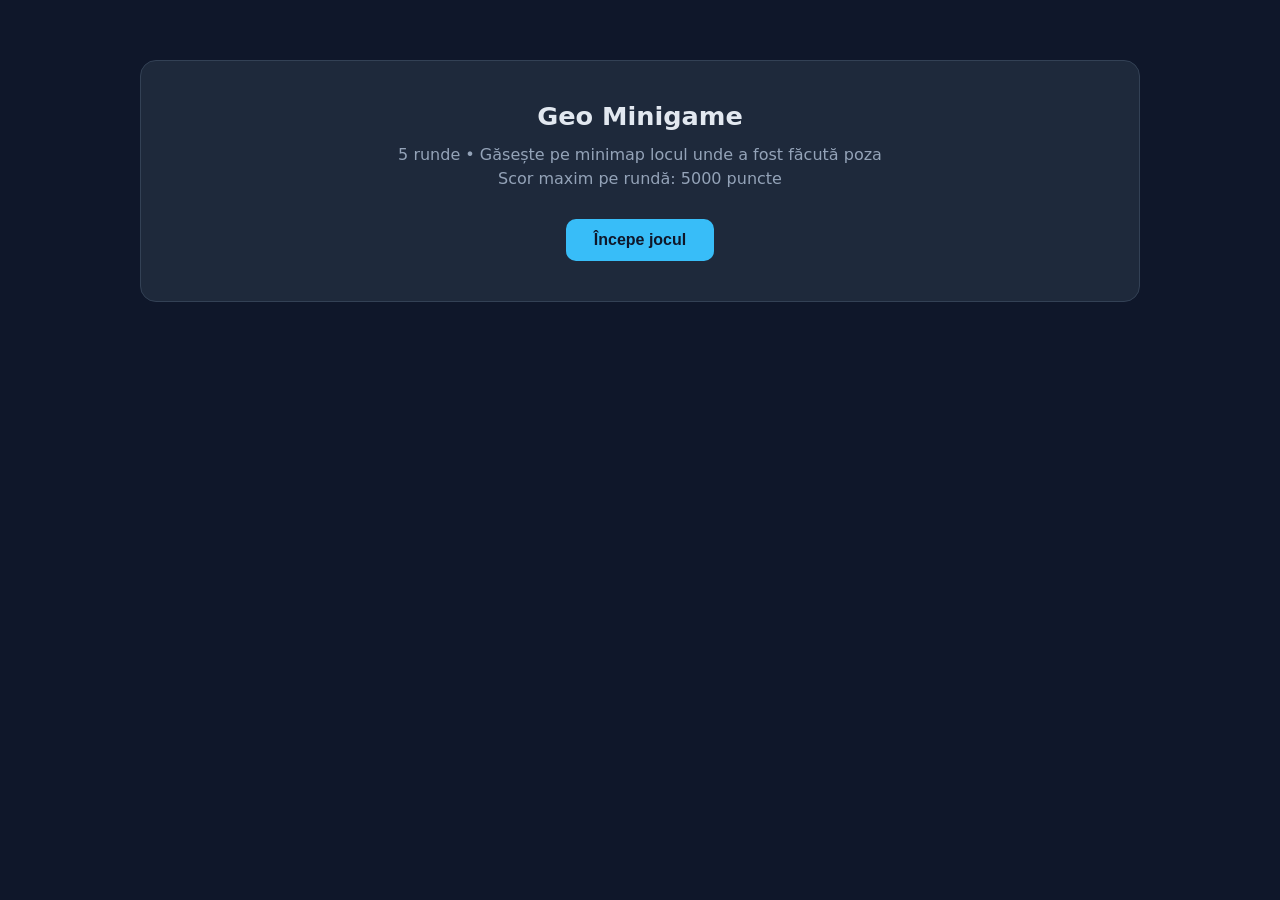
==== index.html @ 168c3650 "Initial commit" ====
<!doctype html>
<html lang="ro">
  <head>
    <meta charset="UTF-8" />
    <meta name="viewport" content="width=device-width, initial-scale=1.0" />
    <title>Geo Minigame – 5 Runde</title>
    <link rel="stylesheet" href="style.css" />
  </head>
  <body>
    <!-- START SCREEN -->
    <div id="startScreen" class="screen active">
      <div class="center-box">
        <h2>Geo Minigame</h2>
        <p>
          5 runde • Găsește pe minimap locul unde a fost făcută poza<br />
          Scor maxim pe rundă: 5000 puncte
        </p>
        <button id="btnStart">Începe jocul</button>
      </div>
    </div>

    <!-- GAME SCREEN -->
    <div id="gameScreen" class="screen">
      <div class="top-bar">
        <div class="progress" id="progressText">Runda 1 / 5</div>
        <div class="score-live">Scor total: <span id="totalScore">0</span></div>
      </div>

      <div class="game-grid">
        <div class="panel photo-box">
          <h3 id="levelName">Poza locației</h3>
          <img id="photoImg" alt="Poza" />
        </div>

        <div class="panel">
          <h3>Minimap – click ca să ghicești</h3>
          <div class="minimap-wrapper" id="minimapWrapper">
            <img id="mapImg" alt="Minimap" />
          </div>
        </div>
      </div>

      <div class="status info" id="status">
        Click pe minimap ca să alegi locul unde crezi că a fost făcută poza.
      </div>

      <div class="controls">
        <button id="btnNext" class="hidden" disabled>Următoarea rundă →</button>
      </div>
    </div>

    <!-- FINAL SCREEN -->
    <div id="finalScreen" class="screen">
      <div class="center-box">
        <h2>Joc terminat!</h2>
        <div class="big-score" id="finalScore">0</div>
        <p id="finalMessage">Felicitări!</p>
        <button id="btnReplay">Joacă din nou</button>
      </div>
    </div>

    <script src="script.js"></script>
  </body>
</html>
---- style.css ----
* {
  box-sizing: border-box;
  margin: 0;
  padding: 0;
}

body {
  font-family:
    system-ui,
    -apple-system,
    sans-serif;
  background: #0f172a;
  color: #e2e8f0;
  min-height: 100vh;
  display: flex;
  flex-direction: column;
  align-items: center;
  padding: 20px;
}

h1 {
  font-size: 1.9rem;
  margin-bottom: 6px;
}

.subtitle {
  color: #94a3b8;
  margin-bottom: 24px;
  font-size: 0.95rem;
}

/* Ecrane */
.screen {
  display: none;
  width: 100%;
  max-width: 1000px;
}

.screen.active {
  display: block;
}

/* Start & Final */
.center-box {
  background: #1e293b;
  border: 1px solid #334155;
  border-radius: 16px;
  padding: 40px 30px;
  text-align: center;
  margin-top: 40px;
}

.center-box h2 {
  font-size: 1.6rem;
  margin-bottom: 12px;
}

.center-box p {
  color: #94a3b8;
  margin-bottom: 28px;
  line-height: 1.5;
}

.big-score {
  font-size: 2.8rem;
  font-weight: 800;
  color: #fbbf24;
  margin: 16px 0;
}

/* Butoane */
button {
  background: #38bdf8;
  color: #0f172a;
  border: none;
  padding: 12px 28px;
  border-radius: 10px;
  font-weight: 700;
  font-size: 1rem;
  cursor: pointer;
  transition: background 0.2s;
}

button:hover {
  background: #7dd3fc;
}

button.secondary {
  background: #334155;
  color: #e2e8f0;
}

button.secondary:hover {
  background: #475569;
}

button:disabled {
  background: #475569;
  color: #94a3b8;
  cursor: not-allowed;
}

.hidden {
  display: none !important;
}

/* Game UI */
.top-bar {
  display: flex;
  justify-content: space-between;
  align-items: center;
  margin-bottom: 16px;
  flex-wrap: wrap;
  gap: 10px;
}

.progress {
  background: #1e293b;
  padding: 8px 16px;
  border-radius: 8px;
  font-weight: 600;
  color: #38bdf8;
}

.score-live {
  background: #1e293b;
  padding: 8px 16px;
  border-radius: 8px;
  color: #fbbf24;
  font-weight: 700;
}

.game-grid {
  display: grid;
  grid-template-columns: 1fr 1fr;
  gap: 20px;
}

@media (max-width: 750px) {
  .game-grid {
    grid-template-columns: 1fr;
  }
}

.panel {
  background: #1e293b;
  border: 1px solid #334155;
  border-radius: 12px;
  padding: 14px;
}

.panel h3 {
  font-size: 1rem;
  color: #38bdf8;
  margin-bottom: 10px;
}

.photo-box img {
  width: 100%;
  max-height: 320px;
  object-fit: contain;
  border-radius: 8px;
  background: #0f172a;
}

.minimap-wrapper {
  position: relative;
  width: 100%;
  background: #0f172a;
  border-radius: 8px;
  overflow: hidden;
  cursor: crosshair;
  user-select: none;
}

.minimap-wrapper img {
  width: 100%;
  display: block;
  pointer-events: none;
}

.marker {
  position: absolute;
  width: 18px;
  height: 18px;
  border-radius: 50%;
  border: 3px solid white;
  transform: translate(-50%, -50%);
  pointer-events: none;
  box-shadow: 0 0 0 2px rgba(0, 0, 0, 0.5);
  z-index: 10;
}

.marker.correct {
  background: #22c55e;
}

.marker.guess {
  background: #ef4444;
}

.line {
  position: absolute;
  height: 2px;
  background: #fbbf24;
  transform-origin: left center;
  z-index: 5;
  pointer-events: none;
}

.status {
  margin-top: 14px;
  padding: 12px 16px;
  border-radius: 8px;
  background: #0f172a;
  font-size: 0.95rem;
  min-height: 48px;
  display: flex;
  align-items: center;
  justify-content: space-between;
  gap: 12px;
  flex-wrap: wrap;
}

.status.success {
  color: #4ade80;
}

.status.error {
  color: #f87171;
}

.status.info {
  color: #94a3b8;
}

.controls {
  margin-top: 12px;
  display: flex;
  gap: 10px;
  flex-wrap: wrap;
}
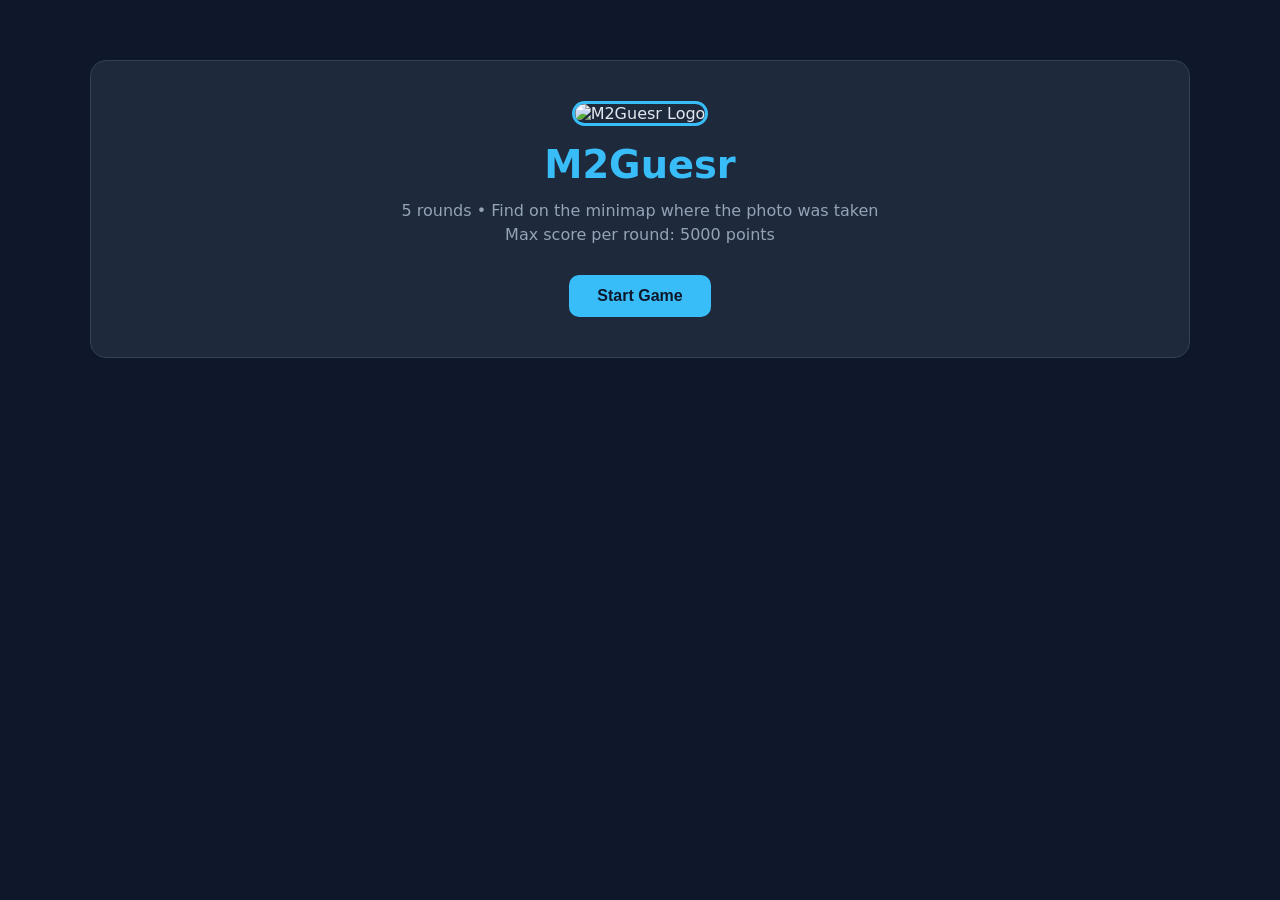
==== commit 1213e4e3: "edit1" ====
--- a/index.html
+++ b/index.html
@@ -1,61 +1,85 @@
 <!doctype html>
-<html lang="ro">
+<html lang="en">
   <head>
     <meta charset="UTF-8" />
     <meta name="viewport" content="width=device-width, initial-scale=1.0" />
-    <title>Geo Minigame – 5 Runde</title>
+    <title>M2Guesr</title>
     <link rel="stylesheet" href="style.css" />
   </head>
   <body>
     <!-- START SCREEN -->
     <div id="startScreen" class="screen active">
       <div class="center-box">
-        <h2>Geo Minigame</h2>
+        <img
+          src="https://picsum.photos/id/1/120/120"
+          alt="M2Guesr Logo"
+          class="logo"
+          id="gameLogo"
+        />
+        <h1>M2Guesr</h1>
         <p>
-          5 runde • Găsește pe minimap locul unde a fost făcută poza<br />
-          Scor maxim pe rundă: 5000 puncte
+          5 rounds • Find on the minimap where the photo was taken<br />
+          Max score per round: 5000 points
         </p>
-        <button id="btnStart">Începe jocul</button>
+        <button id="btnStart">Start Game</button>
       </div>
     </div>
 
     <!-- GAME SCREEN -->
     <div id="gameScreen" class="screen">
       <div class="top-bar">
-        <div class="progress" id="progressText">Runda 1 / 5</div>
-        <div class="score-live">Scor total: <span id="totalScore">0</span></div>
+        <div class="progress" id="progressText">Round 1 / 5</div>
+        <div class="score-live">
+          Total Score: <span id="totalScore">0</span>
+        </div>
       </div>
 
       <div class="game-grid">
-        <div class="panel photo-box">
-          <h3 id="levelName">Poza locației</h3>
-          <img id="photoImg" alt="Poza" />
+        <!-- LEFT: Photo -->
+        <div class="panel">
+          <h3 id="levelName">Location Photo</h3>
+          <div class="image-box">
+            <img id="photoImg" alt="Location photo" />
+          </div>
         </div>
 
-        <div class="panel">
-          <h3>Minimap – click ca să ghicești</h3>
-          <div class="minimap-wrapper" id="minimapWrapper">
-            <img id="mapImg" alt="Minimap" />
+        <!-- RIGHT: Minimap -->
+        <div class="panel minimap-panel">
+          <h3>Minimap</h3>
+          <p class="instruction">
+            Click on the minimap to pinpoint the exact location from the photo
+          </p>
+
+          <div class="minimap-container">
+            <div class="minimap-wrapper" id="minimapWrapper">
+              <img id="mapImg" alt="Minimap" />
+            </div>
+          </div>
+
+          <div class="zoom-controls">
+            <button id="btnZoomIn" title="Zoom In">+</button>
+            <button id="btnZoomOut" title="Zoom Out">−</button>
+            <button id="btnZoomReset" title="Reset Zoom">Reset</button>
           </div>
         </div>
       </div>
 
       <div class="status info" id="status">
-        Click pe minimap ca să alegi locul unde crezi că a fost făcută poza.
+        Click on the minimap to make your guess.
       </div>
 
       <div class="controls">
-        <button id="btnNext" class="hidden" disabled>Următoarea rundă →</button>
+        <button id="btnNext" class="hidden" disabled>Next Round →</button>
       </div>
     </div>
 
     <!-- FINAL SCREEN -->
     <div id="finalScreen" class="screen">
       <div class="center-box">
-        <h2>Joc terminat!</h2>
+        <h2>Game Over!</h2>
         <div class="big-score" id="finalScore">0</div>
-        <p id="finalMessage">Felicitări!</p>
-        <button id="btnReplay">Joacă din nou</button>
+        <p id="finalMessage">Well played!</p>
+        <button id="btnReplay">Play Again</button>
       </div>
     </div>
 
--- a/style.css
+++ b/style.css
@@ -18,29 +18,18 @@
   padding: 20px;
 }
 
-h1 {
-  font-size: 1.9rem;
-  margin-bottom: 6px;
-}
-
-.subtitle {
-  color: #94a3b8;
-  margin-bottom: 24px;
-  font-size: 0.95rem;
-}
-
-/* Ecrane */
+/* ===== SCREENS ===== */
 .screen {
   display: none;
   width: 100%;
-  max-width: 1000px;
+  max-width: 1100px;
 }
 
 .screen.active {
   display: block;
 }
 
-/* Start & Final */
+/* ===== START & FINAL ===== */
 .center-box {
   background: #1e293b;
   border: 1px solid #334155;
@@ -50,8 +39,23 @@
   margin-top: 40px;
 }
 
+.logo {
+  width: 100px;
+  height: 100px;
+  border-radius: 16px;
+  object-fit: cover;
+  margin-bottom: 16px;
+  border: 3px solid #38bdf8;
+}
+
+.center-box h1 {
+  font-size: 2.4rem;
+  margin-bottom: 12px;
+  color: #38bdf8;
+}
+
 .center-box h2 {
-  font-size: 1.6rem;
+  font-size: 1.8rem;
   margin-bottom: 12px;
 }
 
@@ -68,7 +72,7 @@
   margin: 16px 0;
 }
 
-/* Butoane */
+/* ===== BUTTONS ===== */
 button {
   background: #38bdf8;
   color: #0f172a;
@@ -85,15 +89,6 @@
   background: #7dd3fc;
 }
 
-button.secondary {
-  background: #334155;
-  color: #e2e8f0;
-}
-
-button.secondary:hover {
-  background: #475569;
-}
-
 button:disabled {
   background: #475569;
   color: #94a3b8;
@@ -104,7 +99,7 @@
   display: none !important;
 }
 
-/* Game UI */
+/* ===== TOP BAR ===== */
 .top-bar {
   display: flex;
   justify-content: space-between;
@@ -130,13 +125,14 @@
   font-weight: 700;
 }
 
+/* ===== GAME GRID ===== */
 .game-grid {
   display: grid;
   grid-template-columns: 1fr 1fr;
   gap: 20px;
 }
 
-@media (max-width: 750px) {
+@media (max-width: 800px) {
   .game-grid {
     grid-template-columns: 1fr;
   }
@@ -147,6 +143,8 @@
   border: 1px solid #334155;
   border-radius: 12px;
   padding: 14px;
+  display: flex;
+  flex-direction: column;
 }
 
 .panel h3 {
@@ -155,30 +153,67 @@
   margin-bottom: 10px;
 }
 
-.photo-box img {
-  width: 100%;
-  max-height: 320px;
-  object-fit: contain;
-  border-radius: 8px;
+/* Both images same size */
+.image-box,
+.minimap-container {
+  width: 100%;
+  height: 340px; /* same height for both */
+  border-radius: 8px;
+  overflow: hidden;
   background: #0f172a;
 }
 
-.minimap-wrapper {
+.image-box img {
+  width: 100%;
+  height: 100%;
+  object-fit: cover; /* fill, even if distorted */
+  display: block;
+}
+
+/* ===== MINIMAP HIGHLIGHT ===== */
+.minimap-panel {
+  border: 2px solid #38bdf8;
+  box-shadow: 0 0 20px rgba(56, 189, 248, 0.25);
+}
+
+.instruction {
+  background: #0c4a6e;
+  color: #e0f2fe;
+  padding: 10px 12px;
+  border-radius: 8px;
+  font-size: 0.95rem;
+  font-weight: 600;
+  margin-bottom: 12px;
+  text-align: center;
+  line-height: 1.4;
+}
+
+/* Minimap with zoom */
+.minimap-container {
   position: relative;
-  width: 100%;
-  background: #0f172a;
-  border-radius: 8px;
   overflow: hidden;
   cursor: crosshair;
-  user-select: none;
+}
+
+.minimap-wrapper {
+  position: absolute;
+  top: 0;
+  left: 0;
+  width: 100%;
+  height: 100%;
+  transform-origin: center center;
+  transition: transform 0.15s ease;
 }
 
 .minimap-wrapper img {
   width: 100%;
+  height: 100%;
+  object-fit: cover;
   display: block;
   pointer-events: none;
 }
 
+/* Markers */
 .marker {
   position: absolute;
   width: 18px;
@@ -208,6 +243,29 @@
   pointer-events: none;
 }
 
+/* Zoom controls */
+.zoom-controls {
+  display: flex;
+  gap: 8px;
+  margin-top: 12px;
+  justify-content: center;
+}
+
+.zoom-controls button {
+  width: 42px;
+  height: 42px;
+  padding: 0;
+  font-size: 1.4rem;
+  border-radius: 8px;
+  background: #334155;
+  color: #e2e8f0;
+}
+
+.zoom-controls button:hover {
+  background: #475569;
+}
+
+/* ===== STATUS ===== */
 .status {
   margin-top: 14px;
   padding: 12px 16px;
@@ -217,7 +275,6 @@
   min-height: 48px;
   display: flex;
   align-items: center;
-  justify-content: space-between;
   gap: 12px;
   flex-wrap: wrap;
 }
@@ -225,11 +282,9 @@
 .status.success {
   color: #4ade80;
 }
-
 .status.error {
   color: #f87171;
 }
-
 .status.info {
   color: #94a3b8;
 }
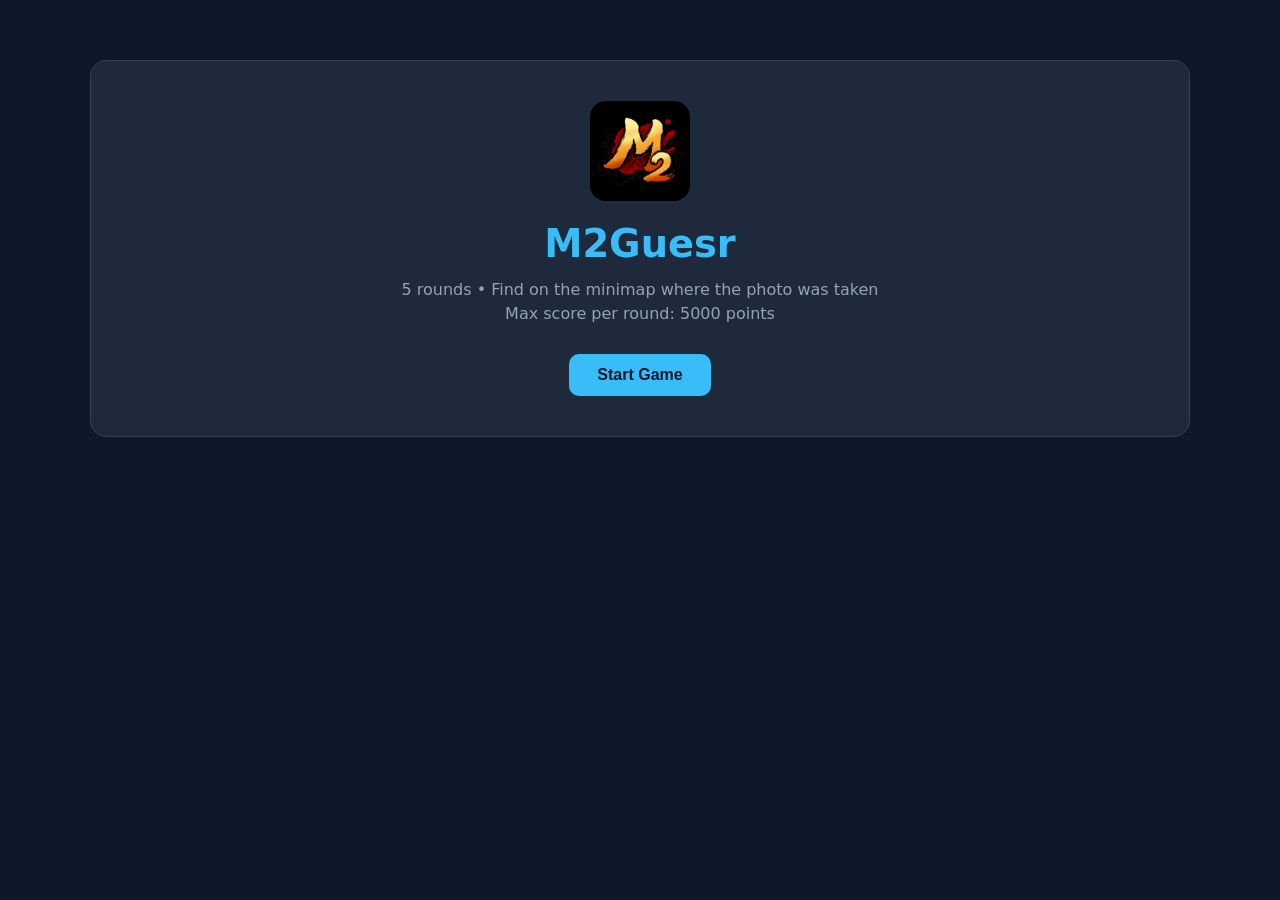
==== commit 6874b94b: "edit2" ====
--- a/index.html
+++ b/index.html
@@ -11,8 +11,8 @@
     <div id="startScreen" class="screen active">
       <div class="center-box">
         <img
-          src="https://picsum.photos/id/1/120/120"
-          alt="M2Guesr Logo"
+          src="pics/logo.jpg"
+          alt="M2Guessr Logo"
           class="logo"
           id="gameLogo"
         />
--- a/style.css
+++ b/style.css
@@ -45,7 +45,6 @@
   border-radius: 16px;
   object-fit: cover;
   margin-bottom: 16px;
-  border: 3px solid #38bdf8;
 }
 
 .center-box h1 {
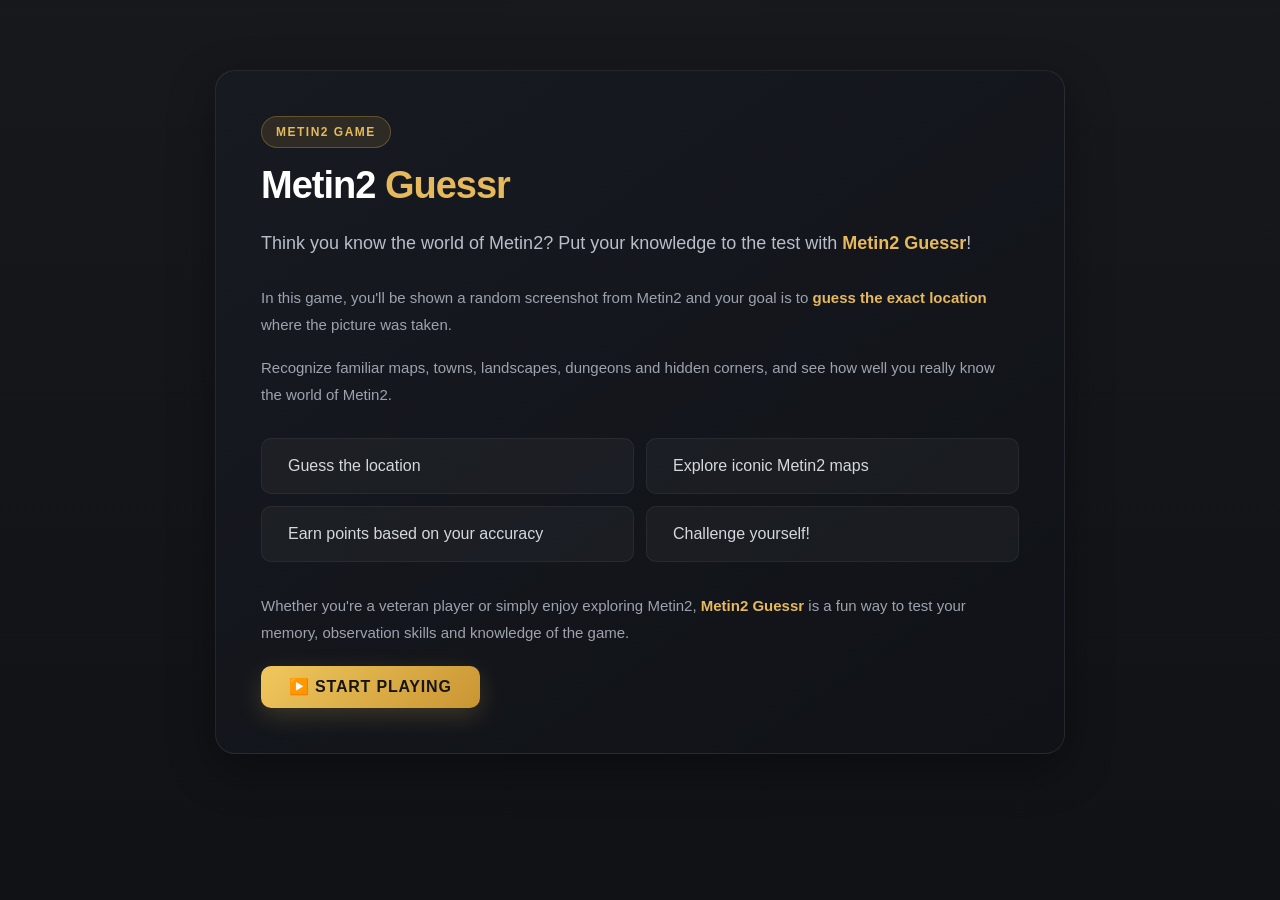
==== commit 42e90bdd: "visual" ====
--- a/index.html
+++ b/index.html
@@ -3,82 +3,150 @@
   <head>
     <meta charset="UTF-8" />
     <meta name="viewport" content="width=device-width, initial-scale=1.0" />
+    <link
+      rel="stylesheet"
+      href="https://cdn.jsdelivr.net/npm/bootstrap@4.0.0/dist/css/bootstrap.min.css"
+      integrity="sha384-Gn5384xqQ1aoWXA+058RXPxPg6fy4IWvTNh0E263XmFcJlSAwiGgFAW/dAiS6JXm"
+      crossorigin="anonymous"
+    />
     <title>M2Guesr</title>
     <link rel="stylesheet" href="style.css" />
   </head>
   <body>
     <!-- START SCREEN -->
     <div id="startScreen" class="screen active">
-      <div class="center-box">
-        <img
-          src="pics/logo.jpg"
-          alt="M2Guessr Logo"
-          class="logo"
-          id="gameLogo"
+      <div class="containter">
+        <!-- Bootstrap 4 -->
+        <link
+          rel="stylesheet"
+          href="https://stackpath.bootstrapcdn.com/bootstrap/4.5.2/css/bootstrap.min.css"
         />
-        <h1>M2Guesr</h1>
-        <p>
-          5 rounds • Find on the minimap where the photo was taken<br />
-          Max score per round: 5000 points
-        </p>
-        <button id="btnStart">Start Game</button>
+
+        <div class="container bg">
+          <div class="game-description">
+            <span class="badge-game">Metin2 Game</span>
+
+            <h2>Metin2 <span>Guessr</span></h2>
+
+            <p class="intro">
+              Think you know the world of Metin2? Put your knowledge to the test
+              with <strong>Metin2 Guessr</strong>!
+            </p>
+
+            <p>
+              In this game, you'll be shown a random screenshot from Metin2 and
+              your goal is to <strong>guess the exact location</strong>
+              where the picture was taken.
+            </p>
+
+            <p>
+              Recognize familiar maps, towns, landscapes, dungeons and hidden
+              corners, and see how well you really know the world of Metin2.
+            </p>
+
+            <ul class="game-features">
+              <li>
+                <span class="icon"></span>
+                Guess the location
+              </li>
+
+              <li>
+                <span class="icon"></span>
+                Explore iconic Metin2 maps
+              </li>
+
+              <li>
+                <span class="icon"></span>
+                Earn points based on your accuracy
+              </li>
+
+              <li>
+                <span class="icon"></span>
+                Challenge yourself!
+              </li>
+            </ul>
+
+            <p>
+              Whether you're a veteran player or simply enjoy exploring Metin2,
+              <strong>Metin2 Guessr</strong> is a fun way to test your memory,
+              observation skills and knowledge of the game.
+            </p>
+            <button
+              class="btn-start-playing align-right d-flex justify-content-end"
+              id="btnStart"
+            >
+              <span class="play-icon">▶ Start Playing</span>
+            </button>
+          </div>
+        </div>
       </div>
     </div>
 
-    <!-- GAME SCREEN -->
-    <div id="gameScreen" class="screen">
+    <div id="gameScreen" class="screen gamescreen">
       <div class="top-bar">
-        <div class="progress" id="progressText">Round 1 / 5</div>
         <div class="score-live">
-          Total Score: <span id="totalScore">0</span>
+          Total Score:
+          <span id="totalScore">0</span>
         </div>
       </div>
 
       <div class="game-grid">
-        <!-- LEFT: Photo -->
+        <!-- PHOTO -->
         <div class="panel">
           <h3 id="levelName">Location Photo</h3>
+
+          <p class="instruction">Guess the location below.</p>
+
           <div class="image-box">
             <img id="photoImg" alt="Location photo" />
           </div>
         </div>
 
-        <!-- RIGHT: Minimap -->
+        <!-- MINIMAP -->
         <div class="panel minimap-panel">
           <h3>Minimap</h3>
-          <p class="instruction">
-            Click on the minimap to pinpoint the exact location from the photo
-          </p>
+
+          <p class="instruction">Click on the minimap to guess.</p>
 
           <div class="minimap-container">
             <div class="minimap-wrapper" id="minimapWrapper">
               <img id="mapImg" alt="Minimap" />
             </div>
           </div>
-
-          <div class="zoom-controls">
-            <button id="btnZoomIn" title="Zoom In">+</button>
-            <button id="btnZoomOut" title="Zoom Out">−</button>
-            <button id="btnZoomReset" title="Reset Zoom">Reset</button>
-          </div>
         </div>
       </div>
-
       <div class="status info" id="status">
-        Click on the minimap to make your guess.
+        Click on the <strong>minimap</strong> to choose your location. You can
+        change your answer before locking it.
       </div>
 
+      <div class="controls">
+        <button id="btnLock" class="btn-lock" disabled>🔒 Lock Answer</button>
+
+        <button id="btnNext" class="hidden" disabled>Next Round →</button>
+      </div>
+      <!-- STATUS -->
+      <div class="status info" id="status">
+        Click on the <strong>minimap</strong>
+        to make your guess.
+      </div>
+
+      <!-- NEXT BUTTON -->
       <div class="controls">
         <button id="btnNext" class="hidden" disabled>Next Round →</button>
       </div>
     </div>
 
     <!-- FINAL SCREEN -->
+
     <div id="finalScreen" class="screen">
       <div class="center-box">
         <h2>Game Over!</h2>
+
         <div class="big-score" id="finalScore">0</div>
+
         <p id="finalMessage">Well played!</p>
+
         <button id="btnReplay">Play Again</button>
       </div>
     </div>
--- a/style.css
+++ b/style.css
@@ -7,9 +7,11 @@
 body {
   font-family:
     system-ui,
-    -apple-system,
-    sans-serif;
-  background: #0f172a;
+    -apple-system;
+  background-image: url(pics/bg.jpg);
+  background-size: cover;
+  background-position: end;
+  background-repeat: no-repeat;
   color: #e2e8f0;
   min-height: 100vh;
   display: flex;
@@ -17,7 +19,158 @@
   align-items: center;
   padding: 20px;
 }
-
+.game-description {
+  max-width: 850px;
+  margin: 50px auto;
+  padding: 45px;
+  background: linear-gradient(145deg, #171a21, #101217);
+  border: 1px solid rgba(255, 255, 255, 0.08);
+  border-radius: 20px;
+  box-shadow: 0 15px 45px rgba(0, 0, 0, 0.35);
+  color: #d8dbe2;
+}
+
+.game-description .badge-game {
+  display: inline-block;
+  padding: 6px 14px;
+  margin-bottom: 15px;
+  border-radius: 50px;
+  background: rgba(220, 170, 70, 0.12);
+  border: 1px solid rgba(220, 170, 70, 0.3);
+  color: #e5b95c;
+  font-size: 12px;
+  font-weight: 700;
+  text-transform: uppercase;
+  letter-spacing: 1.5px;
+}
+
+.game-description h2 {
+  margin-bottom: 18px;
+  color: #fff;
+  font-size: 38px;
+  font-weight: 800;
+  letter-spacing: -1px;
+}
+
+.game-description h2 span {
+  color: #e5b95c;
+}
+
+.game-description .intro {
+  font-size: 18px;
+  line-height: 1.8;
+  color: #b9bec8;
+  margin-bottom: 25px;
+}
+
+.game-description p {
+  font-size: 15px;
+  line-height: 1.8;
+  color: #9da3ae;
+}
+
+.game-description strong {
+  color: #e5b95c;
+  font-weight: 600;
+}
+
+.game-features {
+  display: grid;
+  grid-template-columns: repeat(2, 1fr);
+  gap: 12px;
+  margin: 30px 0;
+  padding: 0;
+  list-style: none;
+}
+
+.game-features li {
+  padding: 15px 18px;
+  background: rgba(255, 255, 255, 0.035);
+  border: 1px solid rgba(255, 255, 255, 0.06);
+  border-radius: 10px;
+  color: #d5d8de;
+  transition: all 0.2s ease;
+}
+
+.game-features li:hover {
+  transform: translateY(-2px);
+  background: rgba(229, 185, 92, 0.08);
+  border-color: rgba(229, 185, 92, 0.25);
+}
+
+.game-features .icon {
+  margin-right: 8px;
+}
+
+.game-cta {
+  margin-top: 30px;
+  padding-top: 25px;
+  border-top: 1px solid rgba(255, 255, 255, 0.07);
+  text-align: center;
+}
+
+.game-cta p {
+  margin-bottom: 0;
+  color: #fff;
+  font-size: 17px;
+  font-weight: 600;
+}
+
+@media (max-width: 576px) {
+  .game-description {
+    margin: 20px 10px;
+    padding: 30px 22px;
+  }
+
+  .game-description h2 {
+    font-size: 30px;
+  }
+
+  .game-features {
+    grid-template-columns: 1fr;
+  }
+}
+.btn-start-playing {
+  display: inline-flex;
+  align-items: center;
+  justify-content: center;
+  gap: 10px;
+
+  padding: 13px 28px;
+  margin-top: 20px;
+
+  color: #151515 !important;
+  background: linear-gradient(135deg, #f0c75e, #c99532);
+  border: none;
+  border-radius: 10px;
+
+  font-size: 15px;
+  font-weight: 700;
+  text-transform: uppercase;
+  letter-spacing: 0.8px;
+
+  text-decoration: none !important;
+
+  box-shadow: 0 8px 25px rgba(229, 185, 92, 0.2);
+
+  transition: all 0.25s ease;
+}
+
+.btn-start-playing:hover {
+  color: #111 !important;
+  transform: translateY(-3px);
+  background: linear-gradient(135deg, #ffd873, #dba943);
+  box-shadow: 0 12px 30px rgba(229, 185, 92, 0.35);
+}
+
+.btn-start-playing:active {
+  transform: translateY(-1px);
+}
+
+.btn-start-playing .play-icon {
+  font-size: 16px;
+  line-height: 1;
+}
 /* ===== SCREENS ===== */
 .screen {
   display: none;
@@ -30,46 +183,6 @@
 }
 
 /* ===== START & FINAL ===== */
-.center-box {
-  background: #1e293b;
-  border: 1px solid #334155;
-  border-radius: 16px;
-  padding: 40px 30px;
-  text-align: center;
-  margin-top: 40px;
-}
-
-.logo {
-  width: 100px;
-  height: 100px;
-  border-radius: 16px;
-  object-fit: cover;
-  margin-bottom: 16px;
-}
-
-.center-box h1 {
-  font-size: 2.4rem;
-  margin-bottom: 12px;
-  color: #38bdf8;
-}
-
-.center-box h2 {
-  font-size: 1.8rem;
-  margin-bottom: 12px;
-}
-
-.center-box p {
-  color: #94a3b8;
-  margin-bottom: 28px;
-  line-height: 1.5;
-}
-
-.big-score {
-  font-size: 2.8rem;
-  font-weight: 800;
-  color: #fbbf24;
-  margin: 16px 0;
-}
 
 /* ===== BUTTONS ===== */
 button {
@@ -97,200 +210,692 @@
 .hidden {
   display: none !important;
 }
-
-/* ===== TOP BAR ===== */
+.minimap-wrapper img {
+  pointer-events: none;
+}
+.btn-lock {
+  border: 1px solid #d4af37;
+  background: linear-gradient(135deg, #d4af37, #a67c00);
+  color: #111;
+  font-weight: 700;
+  padding: 12px 24px;
+  border-radius: 8px;
+  cursor: pointer;
+  transition: all 0.25s ease;
+  box-shadow: 0 0 12px rgba(212, 175, 55, 0.25);
+}
+
+.btn-lock:hover:not(:disabled) {
+  transform: translateY(-2px);
+  box-shadow: 0 0 20px rgba(212, 175, 55, 0.5);
+}
+
+.btn-lock:disabled {
+  opacity: 0.45;
+  cursor: not-allowed;
+  box-shadow: none;
+}
+
+.result-title {
+  font-size: 18px;
+  font-weight: 700;
+  margin-bottom: 8px;
+}
+
+.round-result {
+  display: flex;
+  justify-content: center;
+  gap: 25px;
+  flex-wrap: wrap;
+}
+
+.answer-result {
+  display: inline-flex;
+  align-items: center;
+  margin: 8px 12px 0;
+  font-size: 13px;
+}
+
+.correct-dot,
+.guess-dot {
+  width: 10px;
+  height: 10px;
+  border-radius: 50%;
+  display: inline-block;
+  margin-right: 6px;
+}
+
+.correct-dot {
+  background: #28a745;
+  box-shadow: 0 0 8px rgba(40, 167, 69, 0.7);
+}
+
+.guess-dot {
+  background: #d4af37;
+  box-shadow: 0 0 8px rgba(212, 175, 55, 0.7);
+}
+/* ============================================
+   GLOBAL
+============================================ */
+
+body {
+  background:
+    linear-gradient(rgba(8, 10, 14, 0.94), rgba(8, 10, 14, 0.97)),
+    url("pics/background.jpg");
+
+  background-size: cover;
+  background-position: center;
+  background-attachment: fixed;
+
+  color: #d8dbe2;
+}
+
+/* ============================================
+   SCREEN
+============================================ */
+
+.screen {
+  display: none;
+}
+
+.screen.active {
+  display: block;
+}
+
+/* ============================================
+   GAME SCREEN
+============================================ */
+
+.gamescreen {
+  width: 100%;
+  max-width: 1450px;
+
+  margin: 0 auto;
+  padding: 30px 20px 50px;
+}
+
+/* ============================================
+   TOP BAR
+============================================ */
+
 .top-bar {
   display: flex;
-  justify-content: space-between;
   align-items: center;
-  margin-bottom: 16px;
-  flex-wrap: wrap;
-  gap: 10px;
-}
-
-.progress {
-  background: #1e293b;
-  padding: 8px 16px;
-  border-radius: 8px;
+  justify-content: flex-end;
+
+  margin-bottom: 20px;
+  padding: 16px 22px;
+
+  background: linear-gradient(145deg, #171a21, #101217);
+
+  border: 1px solid rgba(255, 255, 255, 0.07);
+  border-radius: 14px;
+
+  box-shadow: 0 10px 35px rgba(0, 0, 0, 0.3);
+}
+
+.score-live {
+  color: #9298a3;
+
+  font-size: 14px;
   font-weight: 600;
-  color: #38bdf8;
-}
-
-.score-live {
-  background: #1e293b;
-  padding: 8px 16px;
-  border-radius: 8px;
-  color: #fbbf24;
-  font-weight: 700;
-}
-
-/* ===== GAME GRID ===== */
+}
+
+.score-live span {
+  color: #e5b95c;
+
+  font-size: 20px;
+  font-weight: 800;
+
+  margin-left: 5px;
+
+  text-shadow: 0 0 15px rgba(229, 185, 92, 0.2);
+}
+
+/* ============================================
+   GAME GRID
+============================================ */
+
 .game-grid {
   display: grid;
+
   grid-template-columns: 1fr 1fr;
+
   gap: 20px;
 }
 
-@media (max-width: 800px) {
+/* ============================================
+   PANELS
+============================================ */
+
+.panel {
+  padding: 22px;
+
+  background: linear-gradient(145deg, #171a21, #101217);
+
+  border: 1px solid rgba(255, 255, 255, 0.07);
+  border-radius: 16px;
+
+  box-shadow: 0 15px 45px rgba(0, 0, 0, 0.3);
+}
+
+.panel h3 {
+  margin: 0;
+
+  color: #ffffff;
+
+  font-size: 19px;
+  font-weight: 800;
+}
+
+.panel h3::after {
+  content: "";
+
+  display: block;
+
+  width: 38px;
+  height: 2px;
+
+  margin-top: 9px;
+
+  background: #e5b95c;
+
+  border-radius: 10px;
+
+  box-shadow: 0 0 10px rgba(229, 185, 92, 0.25);
+}
+
+/* ============================================
+   INSTRUCTION
+============================================ */
+
+.instruction {
+  margin: 10px 0 17px;
+
+  color: #7f8692;
+
+  font-size: 13px;
+  line-height: 1.6;
+}
+
+/* ============================================
+   PHOTO
+============================================ */
+
+.image-box {
+  position: relative;
+
+  width: 100%;
+  height: 500px;
+
+  overflow: hidden;
+
+  background: #0a0c10;
+
+  border: 1px solid rgba(255, 255, 255, 0.06);
+  border-radius: 12px;
+}
+
+.image-box::after {
+  content: "";
+
+  position: absolute;
+
+  inset: 0;
+
+  pointer-events: none;
+
+  box-shadow: inset 0 0 50px rgba(0, 0, 0, 0.35);
+}
+
+.image-box img {
+  display: block;
+
+  width: 100%;
+  height: 100%;
+
+  object-fit: cover;
+
+  user-select: none;
+}
+
+/* ============================================
+   MINIMAP
+============================================ */
+
+.minimap-panel {
+  display: flex;
+  flex-direction: column;
+}
+
+.minimap-container {
+  position: relative;
+
+  width: 100%;
+  height: 500px;
+
+  overflow: hidden;
+
+  background: #0a0c10;
+
+  border: 1px solid rgba(255, 255, 255, 0.06);
+  border-radius: 12px;
+
+  box-shadow: inset 0 0 30px rgba(0, 0, 0, 0.25);
+}
+
+.minimap-wrapper {
+  position: relative;
+
+  width: 100%;
+  height: 100%;
+
+  cursor: crosshair;
+}
+
+.minimap-wrapper img {
+  display: block;
+
+  width: 100%;
+  height: 100%;
+
+  object-fit: contain;
+
+  user-select: none;
+  -webkit-user-drag: none;
+
+  /*
+       IMPORTANT:
+       Click-ul ajunge la wrapper,
+       nu la imagine.
+    */
+  pointer-events: none;
+}
+
+/* ============================================
+   MARKERS
+============================================ */
+
+.marker {
+  position: absolute;
+
+  width: 18px;
+  height: 18px;
+
+  margin-left: -9px;
+  margin-top: -9px;
+
+  border-radius: 50%;
+
+  z-index: 10;
+
+  pointer-events: none;
+}
+
+.marker::after {
+  content: "";
+
+  position: absolute;
+
+  top: 50%;
+  left: 50%;
+
+  width: 5px;
+  height: 5px;
+
+  transform: translate(-50%, -50%);
+
+  background: #ffffff;
+
+  border-radius: 50%;
+}
+
+/* CORRECT LOCATION */
+
+.marker.correct {
+  background: #45d483;
+
+  border: 2px solid #ffffff;
+
+  box-shadow:
+    0 0 0 4px rgba(69, 212, 131, 0.2),
+    0 0 20px rgba(69, 212, 131, 0.7);
+}
+
+/* PLAYER GUESS */
+
+.marker.guess {
+  background: #e5b95c;
+
+  border: 2px solid #ffffff;
+
+  box-shadow:
+    0 0 0 4px rgba(229, 185, 92, 0.2),
+    0 0 20px rgba(229, 185, 92, 0.7);
+}
+
+/* ============================================
+   LINE BETWEEN POINTS
+============================================ */
+
+.line {
+  position: absolute;
+
+  height: 2px;
+
+  transform-origin: left center;
+
+  background: #e5b95c;
+
+  opacity: 0.8;
+
+  z-index: 5;
+
+  pointer-events: none;
+
+  box-shadow: 0 0 8px rgba(229, 185, 92, 0.45);
+}
+
+/* ============================================
+   STATUS
+============================================ */
+
+.status {
+  margin-top: 20px;
+
+  padding: 15px 20px;
+
+  background: linear-gradient(145deg, #171a21, #101217);
+
+  border: 1px solid rgba(255, 255, 255, 0.07);
+
+  border-radius: 12px;
+
+  color: #9da3ae;
+
+  font-size: 14px;
+  font-weight: 500;
+
+  text-align: center;
+
+  box-shadow: 0 10px 30px rgba(0, 0, 0, 0.2);
+}
+
+.status strong {
+  color: #e5b95c;
+
+  font-weight: 800;
+}
+
+/* STATUS TYPES */
+
+.status.success {
+  color: #8ee4b0;
+
+  border-color: rgba(69, 212, 131, 0.2);
+
+  background: rgba(69, 212, 131, 0.05);
+}
+
+.status.info {
+  color: #b9bec8;
+}
+
+.status.error {
+  color: #e68b8b;
+
+  border-color: rgba(220, 80, 80, 0.2);
+
+  background: rgba(220, 80, 80, 0.05);
+}
+
+/* ============================================
+   CONTROLS
+============================================ */
+
+.controls {
+  display: flex;
+
+  justify-content: center;
+
+  margin-top: 25px;
+}
+
+#btnNext {
+  display: inline-flex;
+
+  align-items: center;
+  justify-content: center;
+
+  padding: 13px 30px;
+
+  color: #151515;
+
+  background: linear-gradient(135deg, #f0c75e, #c99532);
+
+  border: none;
+  border-radius: 10px;
+
+  font-size: 14px;
+  font-weight: 800;
+
+  text-transform: uppercase;
+  letter-spacing: 0.8px;
+
+  cursor: pointer;
+
+  box-shadow: 0 8px 25px rgba(229, 185, 92, 0.18);
+
+  transition:
+    transform 0.25s ease,
+    box-shadow 0.25s ease,
+    background 0.25s ease;
+}
+
+#btnNext:hover {
+  transform: translateY(-3px);
+
+  background: linear-gradient(135deg, #ffd873, #dba943);
+
+  box-shadow: 0 12px 35px rgba(229, 185, 92, 0.35);
+}
+
+#btnNext:active {
+  transform: translateY(-1px);
+}
+
+#btnNext:disabled {
+  opacity: 0.4;
+
+  cursor: not-allowed;
+
+  transform: none;
+
+  box-shadow: none;
+}
+
+/* ============================================
+   HIDDEN
+============================================ */
+
+.hidden {
+  display: none !important;
+}
+
+/* ============================================
+   FINAL SCREEN
+============================================ */
+
+#finalScreen {
+  min-height: 80vh;
+
+  display: none;
+
+  align-items: center;
+  justify-content: center;
+
+  padding: 40px 20px;
+}
+
+#finalScreen.active {
+  display: flex;
+}
+
+.center-box {
+  width: 100%;
+  max-width: 550px;
+
+  padding: 50px 35px;
+
+  text-align: center;
+
+  background: linear-gradient(145deg, #171a21, #101217);
+
+  border: 1px solid rgba(255, 255, 255, 0.07);
+  border-radius: 20px;
+
+  box-shadow: 0 20px 60px rgba(0, 0, 0, 0.45);
+}
+
+.center-box h2 {
+  margin: 0;
+
+  color: #ffffff;
+
+  font-size: 36px;
+  font-weight: 800;
+}
+
+.center-box h2::after {
+  content: "";
+
+  display: block;
+
+  width: 45px;
+  height: 2px;
+
+  margin: 13px auto 0;
+
+  background: #e5b95c;
+
+  box-shadow: 0 0 12px rgba(229, 185, 92, 0.3);
+}
+
+.big-score {
+  margin: 30px 0 12px;
+
+  color: #e5b95c;
+
+  font-size: 68px;
+  font-weight: 900;
+
+  line-height: 1;
+
+  text-shadow: 0 0 25px rgba(229, 185, 92, 0.25);
+}
+
+#finalMessage {
+  margin-bottom: 30px;
+
+  color: #9298a3;
+
+  font-size: 15px;
+}
+
+/* ============================================
+   PLAY AGAIN
+============================================ */
+
+#btnReplay {
+  display: inline-flex;
+
+  align-items: center;
+  justify-content: center;
+
+  padding: 13px 30px;
+
+  color: #151515;
+
+  background: linear-gradient(135deg, #f0c75e, #c99532);
+
+  border: none;
+  border-radius: 10px;
+
+  font-size: 14px;
+  font-weight: 800;
+
+  text-transform: uppercase;
+  letter-spacing: 0.8px;
+
+  cursor: pointer;
+
+  box-shadow: 0 8px 25px rgba(229, 185, 92, 0.18);
+
+  transition: all 0.25s ease;
+}
+
+#btnReplay:hover {
+  transform: translateY(-3px);
+
+  background: linear-gradient(135deg, #ffd873, #dba943);
+
+  box-shadow: 0 12px 35px rgba(229, 185, 92, 0.35);
+}
+
+/* ============================================
+   RESPONSIVE
+============================================ */
+
+@media (max-width: 991px) {
   .game-grid {
     grid-template-columns: 1fr;
   }
-}
-
-.panel {
-  background: #1e293b;
-  border: 1px solid #334155;
-  border-radius: 12px;
-  padding: 14px;
-  display: flex;
-  flex-direction: column;
-}
-
-.panel h3 {
-  font-size: 1rem;
-  color: #38bdf8;
-  margin-bottom: 10px;
-}
-
-/* Both images same size */
-.image-box,
-.minimap-container {
-  width: 100%;
-  height: 340px; /* same height for both */
-  border-radius: 8px;
-  overflow: hidden;
-  background: #0f172a;
-}
-
-.image-box img {
-  width: 100%;
-  height: 100%;
-  object-fit: cover; /* fill, even if distorted */
-  display: block;
-}
-
-/* ===== MINIMAP HIGHLIGHT ===== */
-.minimap-panel {
-  border: 2px solid #38bdf8;
-  box-shadow: 0 0 20px rgba(56, 189, 248, 0.25);
-}
-
-.instruction {
-  background: #0c4a6e;
-  color: #e0f2fe;
-  padding: 10px 12px;
-  border-radius: 8px;
-  font-size: 0.95rem;
-  font-weight: 600;
-  margin-bottom: 12px;
-  text-align: center;
-  line-height: 1.4;
-}
-
-/* Minimap with zoom */
-.minimap-container {
-  position: relative;
-  overflow: hidden;
-  cursor: crosshair;
-}
-
-.minimap-wrapper {
-  position: absolute;
-  top: 0;
-  left: 0;
-  width: 100%;
-  height: 100%;
-  transform-origin: center center;
-  transition: transform 0.15s ease;
-}
-
-.minimap-wrapper img {
-  width: 100%;
-  height: 100%;
-  object-fit: cover;
-  display: block;
-  pointer-events: none;
-}
-
-/* Markers */
-.marker {
-  position: absolute;
-  width: 18px;
-  height: 18px;
-  border-radius: 50%;
-  border: 3px solid white;
-  transform: translate(-50%, -50%);
-  pointer-events: none;
-  box-shadow: 0 0 0 2px rgba(0, 0, 0, 0.5);
-  z-index: 10;
-}
-
-.marker.correct {
-  background: #22c55e;
-}
-
-.marker.guess {
-  background: #ef4444;
-}
-
-.line {
-  position: absolute;
-  height: 2px;
-  background: #fbbf24;
-  transform-origin: left center;
-  z-index: 5;
-  pointer-events: none;
-}
-
-/* Zoom controls */
-.zoom-controls {
-  display: flex;
-  gap: 8px;
-  margin-top: 12px;
-  justify-content: center;
-}
-
-.zoom-controls button {
-  width: 42px;
-  height: 42px;
-  padding: 0;
-  font-size: 1.4rem;
-  border-radius: 8px;
-  background: #334155;
-  color: #e2e8f0;
-}
-
-.zoom-controls button:hover {
-  background: #475569;
-}
-
-/* ===== STATUS ===== */
-.status {
-  margin-top: 14px;
-  padding: 12px 16px;
-  border-radius: 8px;
-  background: #0f172a;
-  font-size: 0.95rem;
-  min-height: 48px;
-  display: flex;
-  align-items: center;
-  gap: 12px;
-  flex-wrap: wrap;
-}
-
-.status.success {
-  color: #4ade80;
-}
-.status.error {
-  color: #f87171;
-}
-.status.info {
-  color: #94a3b8;
-}
-
-.controls {
-  margin-top: 12px;
-  display: flex;
-  gap: 10px;
-  flex-wrap: wrap;
-}
+
+  .image-box,
+  .minimap-container {
+    height: 420px;
+  }
+}
+
+@media (max-width: 576px) {
+  .gamescreen {
+    padding: 15px 10px 30px;
+  }
+
+  .top-bar {
+    padding: 14px 16px;
+  }
+
+  .score-live {
+    font-size: 13px;
+  }
+
+  .score-live span {
+    font-size: 18px;
+  }
+
+  .panel {
+    padding: 15px;
+  }
+
+  .panel h3 {
+    font-size: 17px;
+  }
+
+  .image-box,
+  .minimap-container {
+    height: 300px;
+  }
+
+  .status {
+    font-size: 13px;
+  }
+
+  .big-score {
+    font-size: 52px;
+  }
+
+  .center-box {
+    padding: 40px 20px;
+  }
+}
